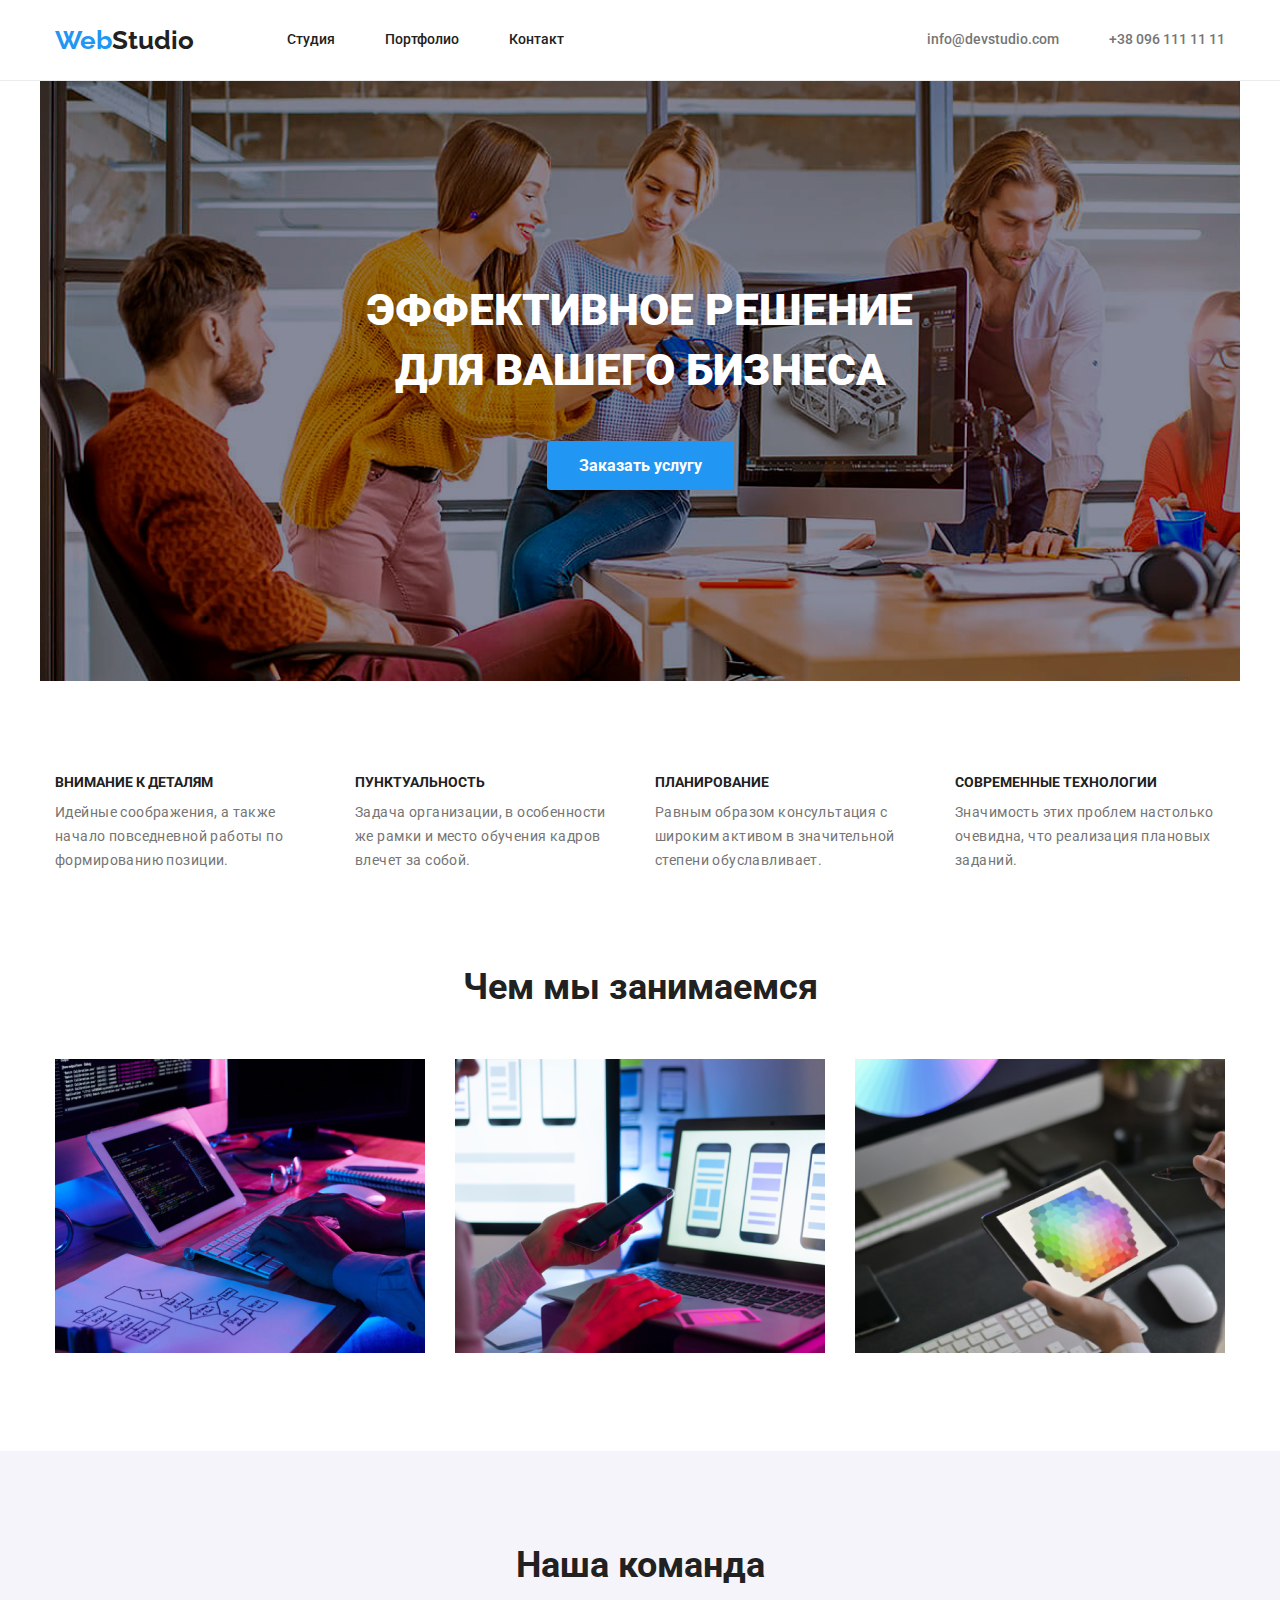
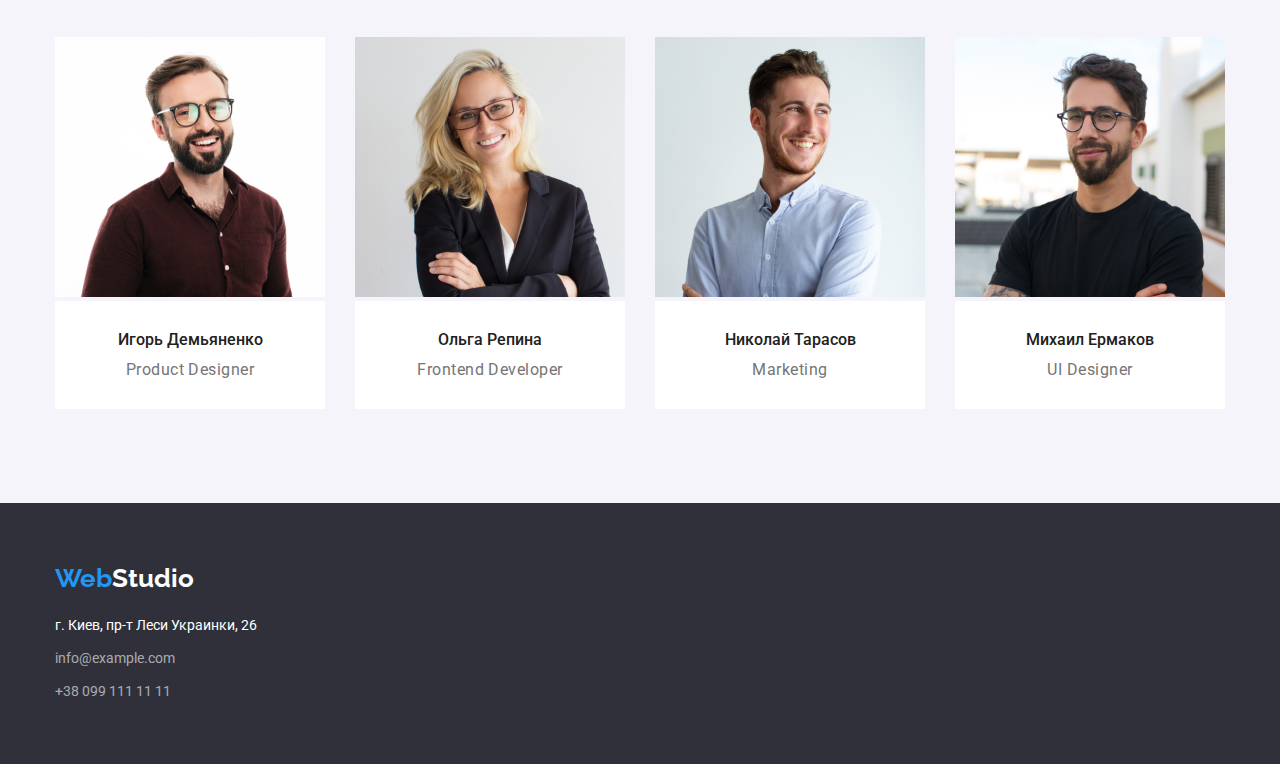
==== index.html @ 3ac959cc "Add files via upload" ====
<!DOCTYPE html>
<html lang="ru">

<head>
    <meta charset="UTF-8">
    <meta http-equiv="X-UA-Compatible" content="IE=edge">
    <meta name="viewport" content="width=device-width, initial-scale=1.0">
    <title>Document</title>
  
    <link rel="preconnect" href="https://fonts.googleapis.com">
    <link rel="preconnect" href="https://fonts.gstatic.com" crossorigin>
    <link
        href="https://fonts.googleapis.com/css2?family=Montserrat:wght@400;700&family=Raleway:wght@700&family=Roboto:wght@400;500;700;900&display=swap"
        rel="stylesheet">
        <link rel="stylesheet" href="./modern-normalize.css">
        <link rel="stylesheet" href="./css/style.css">
</head>

<body>
    <!--Шапка  -->
    <header>
            <div class="header container">
            <!-- <div class="main-nav"> -->
                <nav class="nav">
                    <!-- логотип -->
                    <a href="#" class="logo">
                        <span class="primery-logo">Web</span>Studio
                    </a>
                    <!-- список навигации -->
                    <ul class="nav-link">
                        <li class="nav-item"><a href="./index.html">Студия</a></li>
                        <li class="nav-item"><a href="./portfolio.html">Портфолио</a></li>
                        <li class="nav-item"><a href="">Контакт</a></li>
                </nav>
                <div class="auth-nav">
                    <a class="header-kontacts" href="info@devstudio.com">info@devstudio.com</a>
                    <a class="header-kontacts" href="+38-096-111-11-11">+38 096 111 11 11</a>
                </div>
            </div>
      
        
    </header>
<!-- главный заголовок Эффективные решения для вашего бизнеса-->
    <main>
        
    <section class="">
        <div class="container primery-section">
                <h1 class="main-heading">ЭФФЕКТИВНОЕ РЕШЕНИЕ<br> ДЛЯ ВАШЕГО БИЗНЕСА</h1>
                <button class="button-order-servise" type="button">Заказать услугу</button>
        </div> 
    </section>
        
    
    <!-- особенности -->
    <section class="section">
        <div class="container">
            <h2 class="list-heading">Особенности</h2>
            <ul class="list-link">
                <li class="list-item">
                    <h3 class="list-peculiarities">Внимание к деталям</h3>
                    <p class="list-peculiarities-text">Идейные соображения, а также начало повседневной работы по формированию
                        позиции.</p>
                </li>
                <li class="list-item">
                    <h3 class="list-peculiarities">Пунктуальность</h3>
                    <p class="list-peculiarities-text">Задача организации, в особенности же рамки и место обучения кадров влечет
                        за собой.</p>
                </li>
                <li class="list-item">
                    <h3 class="list-peculiarities">Планирование</h3>
                    <p class="list-peculiarities-text">Равным образом консультация с широким активом в значительной степени
                        обуславливает.</p>
                </li>
                <li class="list-item">
                    <h3 class="list-peculiarities">Современные технологии</h3>
                    <p class="list-peculiarities-text">Значимость этих проблем настолько очевидна, что реализация плановых
                        заданий.</p>
                </li>
            </ul>
        </div>
       
    </section>
    <!-- чем мы занимаемся -->
    <section class="section top">
        <div class="container">
            <h2 class="second-heading">Чем мы занимаемся</h2>
        <ul class="second-list">
            <li class="second-item"><img src="images/img.jpg" alt="компьютер" width="370"> </li>
            <li class="second-item"><img src="images/img.(1).jpg" alt="телефон" width="370"> </li>
            <li class="second-item"><img src="images/img.(2).jpg" alt="планшет" width="370"> </li>
        </ul>
    </div>
       
    
    </section >
    <!-- наша команда -->
  
    <section class="our-comand">
        <div class=" container">
            <h2 class="second-heading">Наша команда</h2>
            <ul class="comand">
                <li class="comand-name"> <img src="images/igor.jpg" alt="Игорь-Демьяненко" width="270">
                   <div class="comand-name-box">
                    <h3>Игорь Демьяненко</h3>
                    <p class="comand-position">Product Designer</p>
                   </div> 
                </li>
                <li class="comand-name"> <img src="images/olga.jpg" alt="Ольга-Репина" width="270">
                   <div class="comand-name-box">
                    <h3>Ольга Репина</h3>
                    <p class="comand-position">Frontend Developer</p>
                   </div> 
                </li>
                <li class="comand-name"> <img src="images/nikolai.jpg" alt="Николай-Тарасов" width="270">
                   <div class="comand-name-box">
                    <h3>Николай Тарасов</h3>
                    <p class="comand-position">Marketing</p>
                   </div> 
                </li>
                <li class="comand-name"> <img src="images/mihail.jpg" alt="Михаил-Ермаков" width="270">
                   <div class="comand-name-box">
                    <h3>Михаил Ермаков</h3>
                    <p class="comand-position">UI Designer</p>
                   </div> 
                </li>
            </ul>
        </div>
       
    </section>
    <!-- Постоянные клиенты -->
    <!-- <section>
        <h2 class="second-heading">Постоянные клиенты</h2>
    </section> -->
</main>


    
<!-- подвал -->
    <footer class="footer">
        
            <div class="container">
            <a href="#">
                <span class="logo-blue">Web</span><span class="logo-white">Studio </span>
            </a>
            <address class="addres">г. Киев, пр-т Леси Украинки, 26</address>
            <a class="footer-kontakts" href="info@example.com"> info@example.com</a>
            <a class="footer-kontakts" href="+38-099-111-11-11"> +38 099 111 11 11</a>
            <!-- <h2 class="join">присоединяйтесь</h2> -->
        
    </div>
     
       
    </footer>
</body>

</html>
---- css/style.css ----
/* основной цвет текста #757575 */
/* цвет заголовка #212121 */
/* цвет логотипа #2196F3 */
/* вторичный цвет #FFFFFF */
/* цвет фона #E5E5E5 */
/* цвет фона подвала #2F303A  */
/* цвет фона "Наша команда" #F5F4FA */

:root {
  --theme-color: #e5e5e5;
  --text-primery: #757575;
  --text-secondary: #212121;
  --fone-color: #2196f3;
}
*,
*::before,
*::after {
  box-sizing: border-box;
}
body {
  font-family: "Roboto";
  background-color: ffffff;
}
h1,
h2,
h3,
h4,
h5,
h6,
p,
ul,
li {
  margin: 0; /* нулевая граница */
  padding: 0; /* нулевые отступы */
  border: 0; /* больше всего для картинок в IE6 */
  outline: 0; /* точечная граница вокруг ссылок в Firefox */
  font-size: 100%;
  vertical-align: baseline;
  background: transparent;
}
button {
  padding: 0;
  border: none;
  font: inherit;
  color: inherit;
  background-color: transparent;
}
ul {
  list-style: none;
}
a {
  text-decoration: none;
  color: var(--text-secondary);
}
.container {
  width: 1200px;
  margin: 0 auto;
  padding: 0 15px;
  /* outline: 1px solid #212121; */
}
.normal {
  padding-top: 0px;
}
.section {
  padding-top: 94px;
  padding-bottom: 94px;
}
.top {
  padding-top: 0px;
}
header {
  border-bottom: 1px solid #ececec;
}
.header {
  background-color: #ffffff;

  height: 80px;
  display: flex;
  align-items: center;
}

.nav {
  display: flex;
  align-items: center;
}
/* логотип */
.logo {
  font-family: "Raleway";
  font-weight: bold;
  font-style: normal;
  font-size: 26px;
  line-height: 1.19;
  color: var(--text-secondary);
}

.primery-logo {
  font-family: "Raleway";
  font-weight: bold;
  font-style: normal;
  font-size: 26px;
  line-height: 1.19;
  color: var(--fone-color);
}
/* навигация */
.nav-link {
  margin-left: 93px;
  display: flex;
}
.nav-link .nav-item:not(:last-child) {
  margin-right: 50px;
}

.nav-link .nav-item {
  display: block;

  color: var(--text-secondary);
  font-weight: 500;
  font-style: normal;
  font-size: 14px;
  line-height: 1.14;
}
.nav-link .nav-item :hover,
.nav-link .nav-item :focus {
  color: var(--fone-color);
}
/* контакты */
.auth-nav {
  display: flex;
  margin-left: auto;
}

.header-kontacts:not(:last-child) {
  display: block;
  margin-right: 50px;
}
.header-kontacts {
  color: var(--text-primery);
  font-weight: 500;
  font-style: normal;
  font-size: 14px;
  line-height: 1.14;
}
.header-kontacts:hover,
.header-kontacts:focus {
  color: var(--fone-color);
}
/* главный заголовок Эффективные решения для вашего бизнеса */
.main-heading {
  text-align: center;
  /* padding-top: 200px; */

  font-weight: 900;
  font-style: normal;
  font-size: 44px;
  line-height: 1.36;
  color: #ffffff;
}
.primery-section {
  /* margin: 0 auto; */
  height: 600px;
  padding-top: 200px;

  background-color: rgba(47, 48, 58, 0.4);
  background-image: url(../images/background-img.png);
}
.button-order-servise {
  display: block;
  margin-left: auto;
  margin-right: auto;
  margin-top: 40px;
  padding: 10px 32px;
  border-radius: 4px;

  color: #ffffff;
  font-family: "roboto";
  font-weight: 700;
  background-color: var(--fone-color);
  font-style: normal;
  font-size: 16px;
  line-height: 1.85;
}
/* особености */
.list-heading {
  /* margin-top: 0px; */
  display: none;
}
.list-link {
  display: flex;
  /* margin-top: 94px; */
}

.list-link .list-item:not(:last-child) {
  margin-right: 30px;
}
.list-link .list-item {
  justify-content: center;
}
.list-peculiarities {
  text-transform: uppercase;
  color: var(--text-secondary);
  font-weight: 700;
  font-style: normal;
  font-size: 14px;
  line-height: 1.14;
}

.list-peculiarities-text {
  margin-top: 10px;
  width: 270px;
  color: var(--text-primery);
  font-weight: 400;
  font-style: normal;
  font-size: 14px;
  line-height: 1.71;
  letter-spacing: 0.03em;
}
/* чем мы занимаемся */
.second-heading {
  text-align: center;
  margin-bottom: 50px;

  color: var(--text-secondary);
  font-weight: 700;
  font-style: normal;
  font-size: 36px;
  line-height: 1.16;
}
.second-list {
  justify-content: center;
  display: flex;
  margin-top: 50px;
}
.second-item:not(:last-child) {
  justify-content: center;
  margin-right: 30px;
}
/* наша команда */
.comand {
  justify-content: center;
  display: flex;
  margin-left: -15px;
  margin-right: -15px;
}
.our-comand {
  padding-top: 94px;
  padding-bottom: 94px;
  background-color: #f5f4fa;
  margin: 0 auto;
}
.comand-name-box {
  padding-top: 30px;
  padding-bottom: 30px;
  text-align: center;
  background-color: #ffffff;
}
.comand > li > .comand-name-box > h3 {
  /* padding-top: 30px;
  text-align: center; */

  color: var(--text-secondary);
  font-weight: 500;
  font-style: normal;
  font-size: 16px;
  line-height: 1.18;
}
/* .comand > li > p {
  /* padding-top: 10px;
  text-align: center; */

/* font-weight: normal;
  font-size: 16px;
  line-height: 1, 18;
  text-align: center;
  letter-spacing: 0.03em;
} */
.comand-position {
  padding-top: 10px;

  color: var(--text-primery);
  font-style: normal;
  font-weight: normal;
  font-size: 16px;
  line-height: 19px;
  /* identical to box height */

  text-align: center;
  letter-spacing: 0.03em;
}
.comand .comand-name {
  justify-content: space-evenly;
}
.comand .comand-name:not(:last-child) {
  margin-right: 30px;
}

/* подвал */
.logo-blue {
  color: var(--fone-color);
  font-weight: 700;
  font-family: "Raleway";
  font-style: normal;
  font-size: 26px;
  line-height: 1.19;
}
.logo-white {
  color: #ffffff;
  font-family: "Raleway";
  font-weight: 700;
  font-style: normal;
  font-size: 26px;
  line-height: 1.19;
}
.footer {
  margin: 0px auto;
  display: flex;
  flex-direction: column;

  padding-top: 60px;
  padding-bottom: 60px;

  background-color: #2f303a;
}
.addres {
  margin-top: 20px;

  color: #ffffff;
  font-weight: 400;
  font-style: normal;
  font-size: 14px;
  line-height: 1.71;
}
.footer-kontakts {
  margin-top: 9px;
  display: block;

  color: rgba(255, 255, 255, 0.6);
  font-weight: 400;
  font-style: normal;
  font-size: 14px;
  line-height: 1.71;
}
/* .join {
  color: #ffffff;
  font-weight: 700;
  font-style: normal;
  font-size: 14px;
  line-height: 1.14;
} */

/* Портфолио */

.projekt-button-list {
  display: flex;
  justify-content: center;
  margin-bottom: 56px;
}
.projekt-button-list .projekt-button-item:not(:last-child) {
  margin-right: 8px;
}

.projekt-button-item {
  padding: 6px 22px;

  color: var(--text-secondary);
  font-weight: 500;
  font-family: "Roboto";
  background-color: #f5f4fa;
  border-radius: 4px;
  border: none;
  font-style: normal;
  font-size: 16px;
  line-height: 1.62;
}
.projekt-button-item:hover,
.projekt-button-item:focus {
  color: #ffffff;
  background-color: var(--fone-color);
}
.projekt {
  justify-content: center;
}
.projekt-box-list {
  display: flex;

  flex-wrap: wrap;
  margin-left: -30px;
  margin-top: -30px;
  padding: 0;
}
.projekt-box-item {
  flex-basis: calc((100% - 90px) / 3);
  margin-left: 30px;
  margin-top: 30px;
}
.projekt-box-list .projekt-box-img {
  display: block;
}
.prjekt-box-text {
  background: #ffffff;
  border: 1px solid #eeeeee;
  box-sizing: border-box;
  padding: 20px 24px;
}
.projekt-box-list h2 {
  /* text-align: center; */

  color: var(--text-secondary);
  font-weight: 700;
  font-style: normal;
  font-size: 18px;
  line-height: 2;
}
.projekt-box-list p {
  /* text-align: center; */

  color: var(--text-primery);
  font-weight: normal;
  font-style: normal;
  font-size: 16px;
  line-height: 1.87;
}
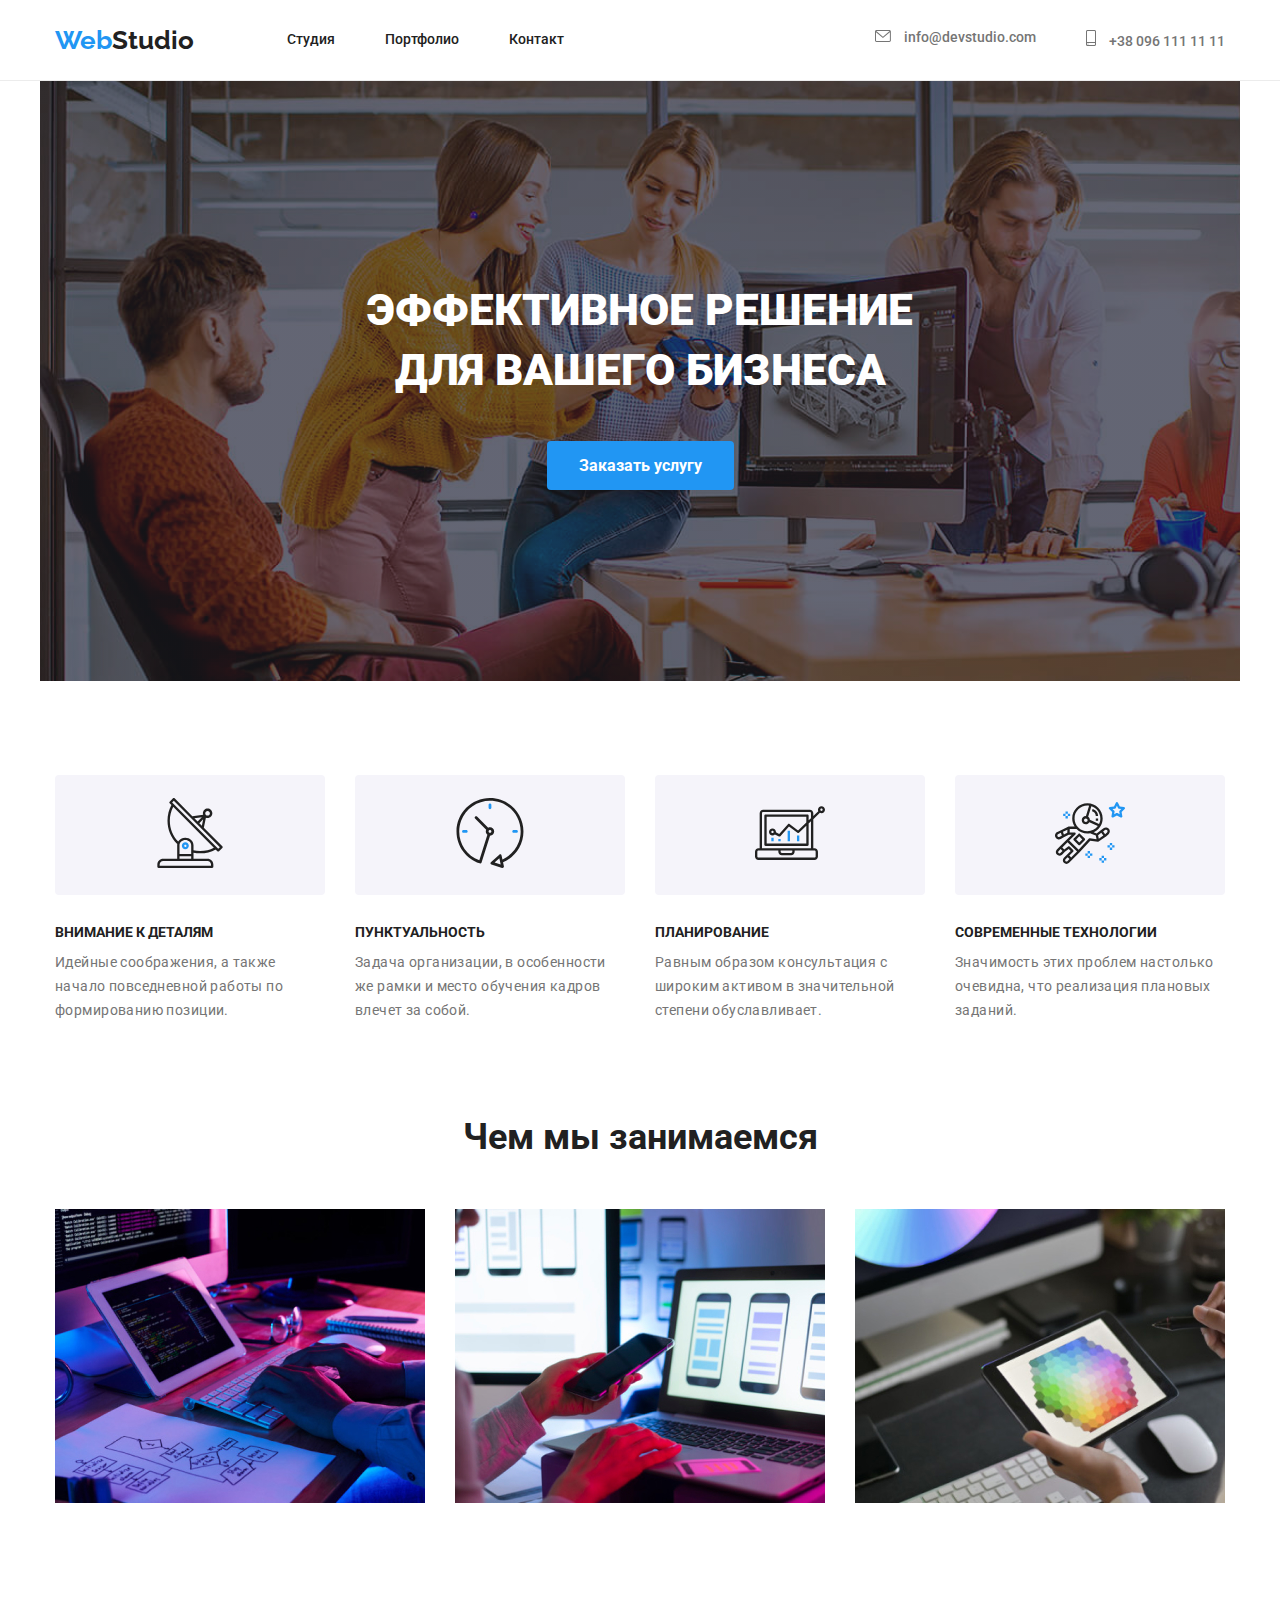
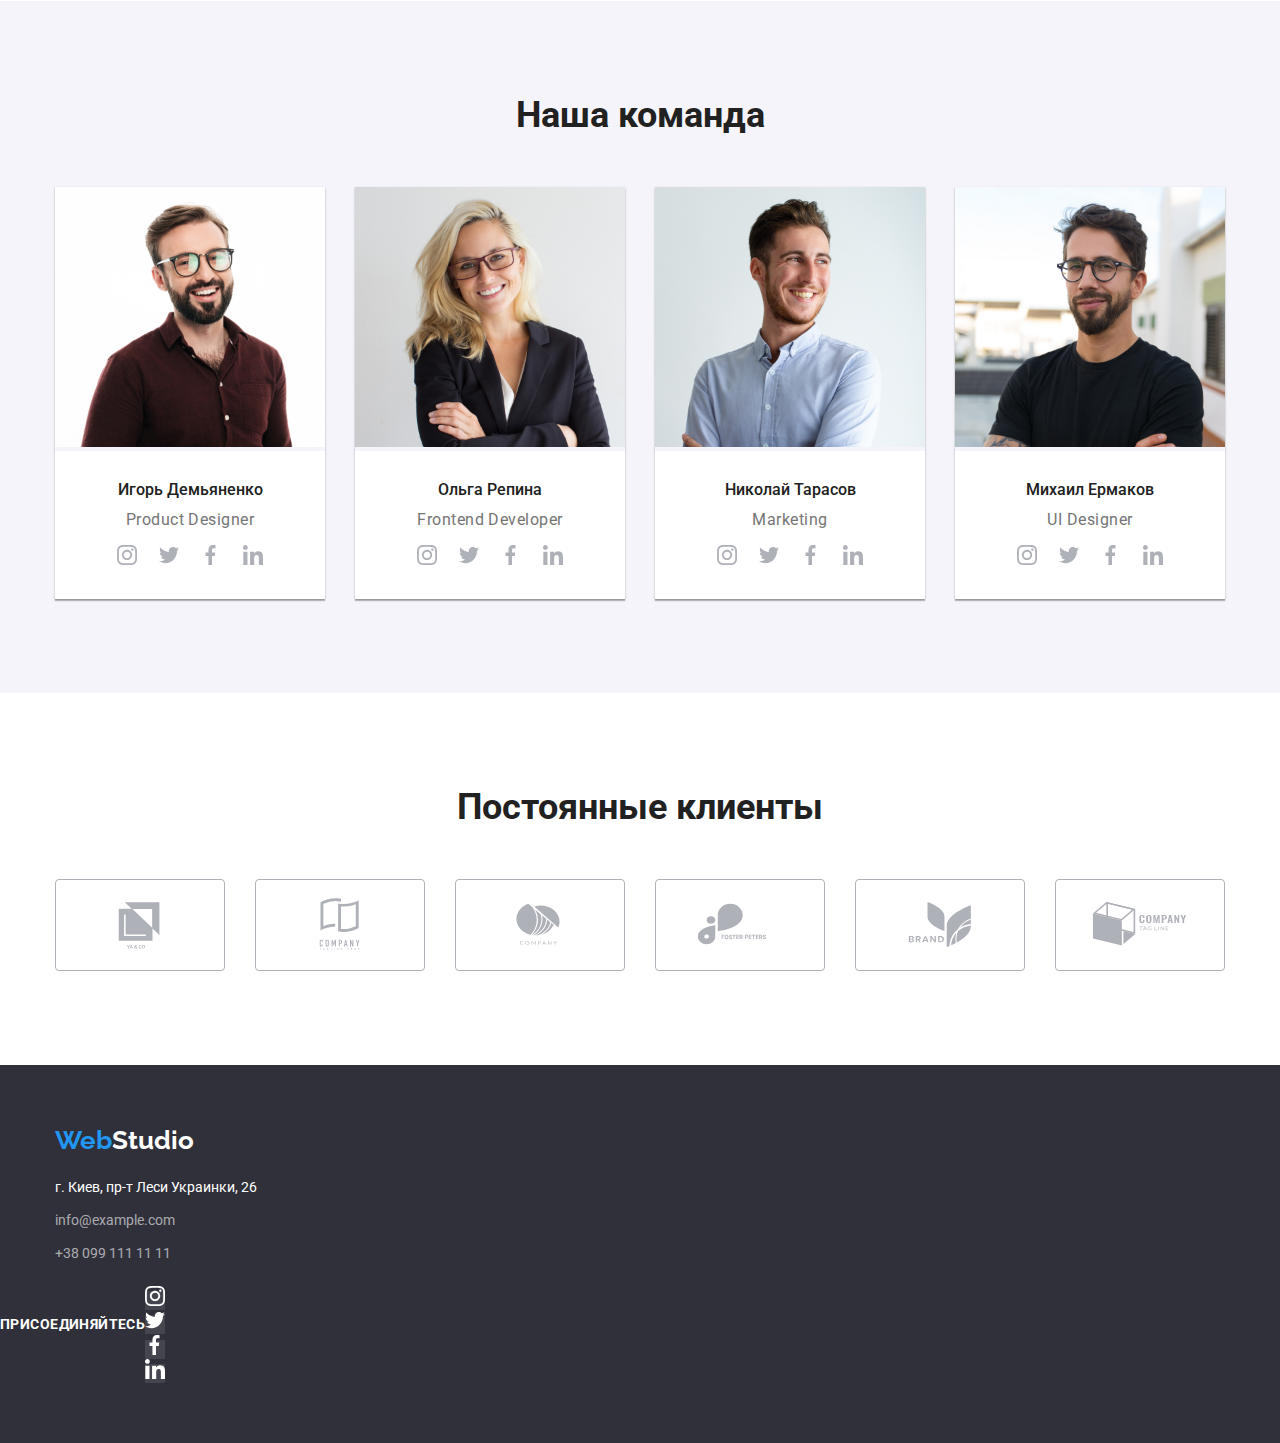
==== commit ba57c073: "Update index.html" ====
--- a/index.html
+++ b/index.html
@@ -33,8 +33,16 @@
                         <li class="nav-item"><a href="">Контакт</a></li>
                 </nav>
                 <div class="auth-nav">
-                    <a class="header-kontacts" href="info@devstudio.com">info@devstudio.com</a>
-                    <a class="header-kontacts" href="+38-096-111-11-11">+38 096 111 11 11</a>
+                    <a class="header-kontacts" href="info@devstudio.com">
+                        <svg width="16" height="12" class="header-kontacts-svg">
+                        <use href="images/icons.svg#icon-leter"></use>
+                    </svg>
+                        info@devstudio.com</a>
+                    <a class="header-kontacts" href="+38-096-111-11-11">
+                        <svg width="10" height="16" class="header-kontacts-svg">
+                        <use href="images/icons.svg#icon-smartphone"></use>
+                    </svg>
+                        +38 096 111 11 11</a>
                 </div>
             </div>
       
@@ -43,8 +51,8 @@
 <!-- главный заголовок Эффективные решения для вашего бизнеса-->
     <main>
         
-    <section class="">
-        <div class="container primery-section">
+    <section class="container primery-section">
+        <div class="">
                 <h1 class="main-heading">ЭФФЕКТИВНОЕ РЕШЕНИЕ<br> ДЛЯ ВАШЕГО БИЗНЕСА</h1>
                 <button class="button-order-servise" type="button">Заказать услугу</button>
         </div> 
@@ -55,6 +63,36 @@
     <section class="section">
         <div class="container">
             <h2 class="list-heading">Особенности</h2>
+            <ul class="list-link-svg">
+                <li class="list-item-svg">
+                   <div class="peculiarities">
+                    <svg width="70" height="70" class="peculiarities-svg">
+                        <use href="images/icons.svg#icon-antenna"></use>
+                    </svg>
+                   </div> 
+                </li>
+                <li class="list-item-svg">
+                    <div class="peculiarities">
+                        <svg width="70" height="70" class="peculiarities-svg">
+                            <use href="images/icons.svg#icon-clock"></use>
+                        </svg>
+                    </div>
+                </li>
+                <li class="list-item-svg">
+                    <div class="peculiarities">
+                        <svg width="70" height="70" class="peculiarities-svg">
+                            <use href="images/icons.svg#icon-diagram"></use>
+                        </svg>
+                    </div>
+                </li>
+                <li class="list-item-svg">
+                    <div >
+                        <svg width="70" height="70" class="peculiarities-svg">
+                            <use class="peculiarities" href="images/icons.svg#icon-astronaut"></use>
+                        </svg>
+                    </div>
+                </li>
+            </ul>
             <ul class="list-link">
                 <li class="list-item">
                     <h3 class="list-peculiarities">Внимание к деталям</h3>
@@ -103,34 +141,218 @@
                    <div class="comand-name-box">
                     <h3>Игорь Демьяненко</h3>
                     <p class="comand-position">Product Designer</p>
+                    <ul class="social-link">
+                        <li class="social-item"> <a class="social-network" href="#">
+                                <svg width="20" height="20" class="">
+                                    <use class="" href="images/icons.svg#icon-instagram"></use>
+                                </svg>
+                            </a>
+                    
+                        </li>
+                        <li class="social-item"> <a class="social-network" href="#">
+                                <svg width="20" height="20" class="">
+                                    <use class="" href="images/icons.svg#icon-twitter"></use>
+                                </svg>
+                            </a>
+                    
+                        </li>
+                        <li class="social-item"> <a class="social-network" href="#">
+                                <svg width="20" height="20" class="">
+                                    <use class="" href="images/icons.svg#icon-facebook"></use>
+                                </svg>
+                            </a>
+                    
+                        </li>
+                        <li class="social-item"> <a class="social-network" href="#">
+                                <svg width="20" height="20" class="">
+                                    <use class="" href="images/icons.svg#icon-linkedin"></use>
+                                </svg>
+                            </a>
+                    
+                        </li>
+                    </ul>
                    </div> 
                 </li>
                 <li class="comand-name"> <img src="images/olga.jpg" alt="Ольга-Репина" width="270">
                    <div class="comand-name-box">
                     <h3>Ольга Репина</h3>
                     <p class="comand-position">Frontend Developer</p>
+                    <ul class="social-link">
+                        <li class="social-item"> 
+                            <a class="social-network" href="#">
+                                <svg width="20" height="20" class="">
+                                    <use class="" href="images/icons.svg#icon-instagram"></use>
+                                </svg>
+                            </a>
+                    
+                        </li>
+                        <li class="social-item"> 
+                            <a class="social-network" href="#">
+                                <svg width="20" height="20" class="">
+                                    <use class="" href="images/icons.svg#icon-twitter"></use>
+                                </svg>
+                            </a>
+                    
+                        </li>
+                        <li class="social-item"> 
+                            <a class="social-network" href="#">
+                                <svg width="20" height="20" class="">
+                                    <use class="" href="images/icons.svg#icon-facebook"></use>
+                                </svg>
+                            </a>
+                    
+                        </li>
+                        <li class="social-item"> 
+                            <a class="social-network" href="#">
+                                <svg width="20" height="20" class="">
+                                    <use class="" href="images/icons.svg#icon-linkedin"></use>
+                                </svg>
+                            </a>
+                    
+                        </li>
+                    </ul>
                    </div> 
                 </li>
                 <li class="comand-name"> <img src="images/nikolai.jpg" alt="Николай-Тарасов" width="270">
                    <div class="comand-name-box">
                     <h3>Николай Тарасов</h3>
                     <p class="comand-position">Marketing</p>
+                <ul class="social-link">
+                    <li class="social-item"> 
+                        <a class="social-network" href="#">
+                            <svg width="20" height="20" class="">
+                                <use class="" href="images/icons.svg#icon-instagram"></use>
+                            </svg>
+                        </a>
+                
+                    </li>
+                    <li class="social-item"> 
+                        <a class="social-network" href="#">
+                            <svg width="20" height="20" class="">
+                                <use class="" href="images/icons.svg#icon-twitter"></use>
+                            </svg>
+                        </a>
+                
+                    </li>
+                    <li class="social-item"> 
+                        <a class="social-network" href="#">
+                            <svg width="20" height="20" class="">
+                                <use class="" href="images/icons.svg#icon-facebook"></use>
+                            </svg>
+                        </a>
+                
+                    </li>
+                    <li class="social-item"> 
+                        <a class="social-network" href="#">
+                            <svg width="20" height="20" class="">
+                                <use class="" href="images/icons.svg#icon-linkedin"></use>
+                            </svg>
+                        </a>
+                
+                    </li>
+                </ul>
                    </div> 
                 </li>
                 <li class="comand-name"> <img src="images/mihail.jpg" alt="Михаил-Ермаков" width="270">
                    <div class="comand-name-box">
                     <h3>Михаил Ермаков</h3>
                     <p class="comand-position">UI Designer</p>
+                    <ul class="social-link">
+                        <li class="social-item"> 
+                            <a class="social-network" href="#">
+                            <svg width="20
+                            " height="20
+                            " class="">
+                                <use class="" href="images/icons.svg#icon-instagram"></use>
+                            </svg>
+                        </a>
+                             
+                        </li>
+                        <li class="social-item"> 
+                            <a class="social-network" href="#">
+                            <svg width="20
+                            " height="20
+                            " class="">
+                                <use class="" href="images/icons.svg#icon-twitter"></use>
+                            </svg>
+                        </a>
+                             
+                        </li>
+                        <li class="social-item"> 
+                            <a class="social-network" href="#">
+                            <svg width="20
+                            " height="20
+                            " class="">
+                                <use class="" href="images/icons.svg#icon-facebook"></use>
+                            </svg>
+                        </a>
+                             
+                        </li>
+                        <li class="social-item"> 
+                            <a class="social-network" href="#">
+                            <svg width="20
+                            " height="20
+                            " class="">
+                                <use class="" href="images/icons.svg#icon-linkedin"></use>
+                            </svg>
+                        </a>
+                             
+                        </li>
+                    </ul>
                    </div> 
                 </li>
             </ul>
         </div>
        
     </section>
-    <!-- Постоянные клиенты -->
-    <!-- <section>
+<!-- Постоянные клиенты -->
+     <section class="section">
         <h2 class="second-heading">Постоянные клиенты</h2>
-    </section> -->
+        <ul class="client-list ">
+            <li class="client-item">
+                <a class="client-network" href="#">
+                     <svg width="106" height="60" class="peculiarities-svg">
+                            <use href="images/icons.svg#icon-yaco"></use>
+                        </svg>
+                </a>
+            </li>
+            <li class="client-item">
+                <a class="client-network" href="#">
+                     <svg width="106" height="60" class="peculiarities-svg">
+                            <use href="images/icons.svg#icon-tag-line-here"></use>
+                        </svg>
+                </a>
+            </li>
+            <li class="client-item">
+                <a class="client-network" href="#">
+                     <svg width="106" height="60" class="peculiarities-svg">
+                            <use href="images/icons.svg#icon-company"></use>
+                        </svg>
+                </a>
+            </li>
+            <li class="client-item">
+                <a class="client-network" href="#">
+                     <svg width="106" height="60" class="peculiarities-svg">
+                            <use href="images/icons.svg#icon-foster-peters"></use>
+                        </svg>
+                </a>
+            </li>
+            <li class="client-item">
+                <a class="client-network" href="#">
+                     <svg width="106" height="60" class="peculiarities-svg">
+                            <use href="images/icons.svg#icon-brand"></use>
+                        </svg>
+                </a>
+            </li>
+            <li class="client-item">
+                <a class="client-network" href="#">
+                     <svg width="106" height="60" class="peculiarities-svg">
+                            <use href="images/icons.svg#icon-tag-line"></use>
+                        </svg>
+                </a>
+            </li>
+        </ul>
+    </section>
 </main>
 
 
@@ -138,19 +360,54 @@
 <!-- подвал -->
     <footer class="footer">
         
-            <div class="container">
+        <div class="container">
             <a href="#">
                 <span class="logo-blue">Web</span><span class="logo-white">Studio </span>
             </a>
             <address class="addres">г. Киев, пр-т Леси Украинки, 26</address>
             <a class="footer-kontakts" href="info@example.com"> info@example.com</a>
             <a class="footer-kontakts" href="+38-099-111-11-11"> +38 099 111 11 11</a>
-            <!-- <h2 class="join">присоединяйтесь</h2> -->
+            
+        </div>
         
-    </div>
-     
-       
+        <div class="join">
+            <h2 class="join-heading">присоединяйтесь</h2>
+            <ul class="join-social-link">
+                <li class="join-social-item">
+                    <a class="join-social-network" href="#">
+                        <svg width="20" height="20" class="">
+                            <use class="" href="images/icons.svg#icon-instagram"></use>
+                        </svg>
+                    </a>
+            
+                </li>
+                <li class="join-social-item">
+                    <a class="join-social-network" href="#">
+                        <svg width="20" height="20" class="">
+                            <use class="" href="images/icons.svg#icon-twitter"></use>
+                        </svg>
+                    </a>
+            
+                </li>
+                <li class="join-social-item">
+                    <a class="join-social-network" href="#">
+                        <svg width="20" height="20" class="">
+                            <use class="" href="images/icons.svg#icon-facebook"></use>
+                        </svg>
+                    </a>
+            
+                </li>
+                <li class="join-social-item">
+                    <a class="join-social-network" href="#">
+                        <svg width="20" height="20" class="">
+                            <use class="" href="images/icons.svg#icon-linkedin"></use>
+                        </svg>
+                    </a>
+            
+                </li>
+            </ul>
+        </div>  
     </footer>
 </body>
 
-</html>+</html> --- a/css/style.css
+++ b/css/style.css
@@ -140,6 +140,14 @@
   font-size: 14px;
   line-height: 1.14;
 }
+.header-kontacts-svg {
+  margin-right: 10px;
+  fill: #757575;
+}
+.header-kontacts-svg:hover {
+  fill: var(--fone-color);
+}
+
 .header-kontacts:hover,
 .header-kontacts:focus {
   color: var(--fone-color);
@@ -147,7 +155,6 @@
 /* главный заголовок Эффективные решения для вашего бизнеса */
 .main-heading {
   text-align: center;
-  /* padding-top: 200px; */
 
   font-weight: 900;
   font-style: normal;
@@ -156,12 +163,16 @@
   color: #ffffff;
 }
 .primery-section {
-  /* margin: 0 auto; */
   height: 600px;
   padding-top: 200px;
 
-  background-color: rgba(47, 48, 58, 0.4);
-  background-image: url(../images/background-img.png);
+  background-image: linear-gradient(
+      to right,
+      rgba(47, 48, 58, 0.4),
+      rgba(47, 48, 58, 0.4)
+    ),
+    url(../images/background-img.png);
+  background-color: #c4c4c4;
 }
 .button-order-servise {
   display: block;
@@ -181,12 +192,32 @@
 }
 /* особености */
 .list-heading {
-  /* margin-top: 0px; */
   display: none;
 }
+.list-link-svg {
+  display: flex;
+}
+.list-link-svg .list-item-svg:not(:last-child) {
+  margin-right: 30px;
+}
+.list-item-svg {
+  display: flex;
+  justify-content: center;
+  align-items: center;
+  width: 270px;
+  height: 120px;
+  margin-bottom: 30px;
+
+  background-color: #f5f4fa;
+  border-radius: 4px;
+}
+/* .peculiarities {
+}
+.peculiarities-svg {
+} */
+
 .list-link {
   display: flex;
-  /* margin-top: 94px; */
 }
 
 .list-link .list-item:not(:last-child) {
@@ -241,6 +272,10 @@
   margin-left: -15px;
   margin-right: -15px;
 }
+.comand-name {
+  box-shadow: 0px 1px 3px rgba(0, 0, 0, 0.12), 0px 1px 1px rgba(0, 0, 0, 0.14),
+    0px 2px 1px rgba(0, 0, 0, 0.2);
+}
 .our-comand {
   padding-top: 94px;
   padding-bottom: 94px;
@@ -263,16 +298,7 @@
   font-size: 16px;
   line-height: 1.18;
 }
-/* .comand > li > p {
-  /* padding-top: 10px;
-  text-align: center; */
-
-/* font-weight: normal;
-  font-size: 16px;
-  line-height: 1, 18;
-  text-align: center;
-  letter-spacing: 0.03em;
-} */
+
 .comand-position {
   padding-top: 10px;
 
@@ -292,7 +318,50 @@
 .comand .comand-name:not(:last-child) {
   margin-right: 30px;
 }
-
+.social-link {
+  display: flex;
+  justify-content: center;
+  margin-top: 16px;
+}
+.social-item {
+  fill: #afb1b8;
+}
+.social-item:focus,
+.social-item:hover {
+  fill: var(--fone-color);
+}
+.social-item:not(:last-child) {
+  margin-right: 22px;
+}
+.social-network {
+  width: 44px;
+  height: 44px;
+}
+/* Постояные клиенты */
+.client-list {
+  display: flex;
+  justify-content: center;
+  align-content: center;
+}
+.client-list > .client-item:not(:last-child) {
+  margin-right: 30px;
+}
+.client-network {
+  width: 170px;
+  height: 92px;
+  display: flex;
+  justify-content: center;
+  align-items: center;
+
+  border: 1px solid #afb1b8;
+  box-sizing: border-box;
+  border-radius: 4px;
+  fill: #afb1b8;
+}
+.client-network:focus,
+.client-network:hover {
+  fill: var(--fone-color);
+}
 /* подвал */
 .logo-blue {
   color: var(--fone-color);
@@ -339,13 +408,32 @@
   font-size: 14px;
   line-height: 1.71;
 }
-/* .join {
+.join {
+  display: flex;
+  align-items: center;
+}
+.join-heading {
+  font-weight: bold;
+  font-size: 14px;
+  line-height: 1.14px;
+  letter-spacing: 0.03em;
+  text-transform: uppercase;
   color: #ffffff;
-  font-weight: 700;
-  font-style: normal;
-  font-size: 14px;
-  line-height: 1.14;
-} */
+}
+.join-social-link {
+  margin-top: 20px;
+}
+.join-social-network {
+  width: 44px;
+  height: 44px;
+
+  fill: #ffffff;
+  background: rgba(255, 255, 255, 0.1);
+}
+.join-social-item:not(:last-child) {
+  margin-right: 10px;
+}
+/* } 
 
 /* Портфолио */
 
@@ -392,6 +480,11 @@
   margin-left: 30px;
   margin-top: 30px;
 }
+.projekt-box-item:hover,
+.projekt-box-item:focus {
+  box-shadow: 0px 1px 1px rgba(0, 0, 0, 0.12), 0px 4px 4px rgba(0, 0, 0, 0.06),
+    1px 4px 6px rgba(0, 0, 0, 0.16);
+}
 .projekt-box-list .projekt-box-img {
   display: block;
 }
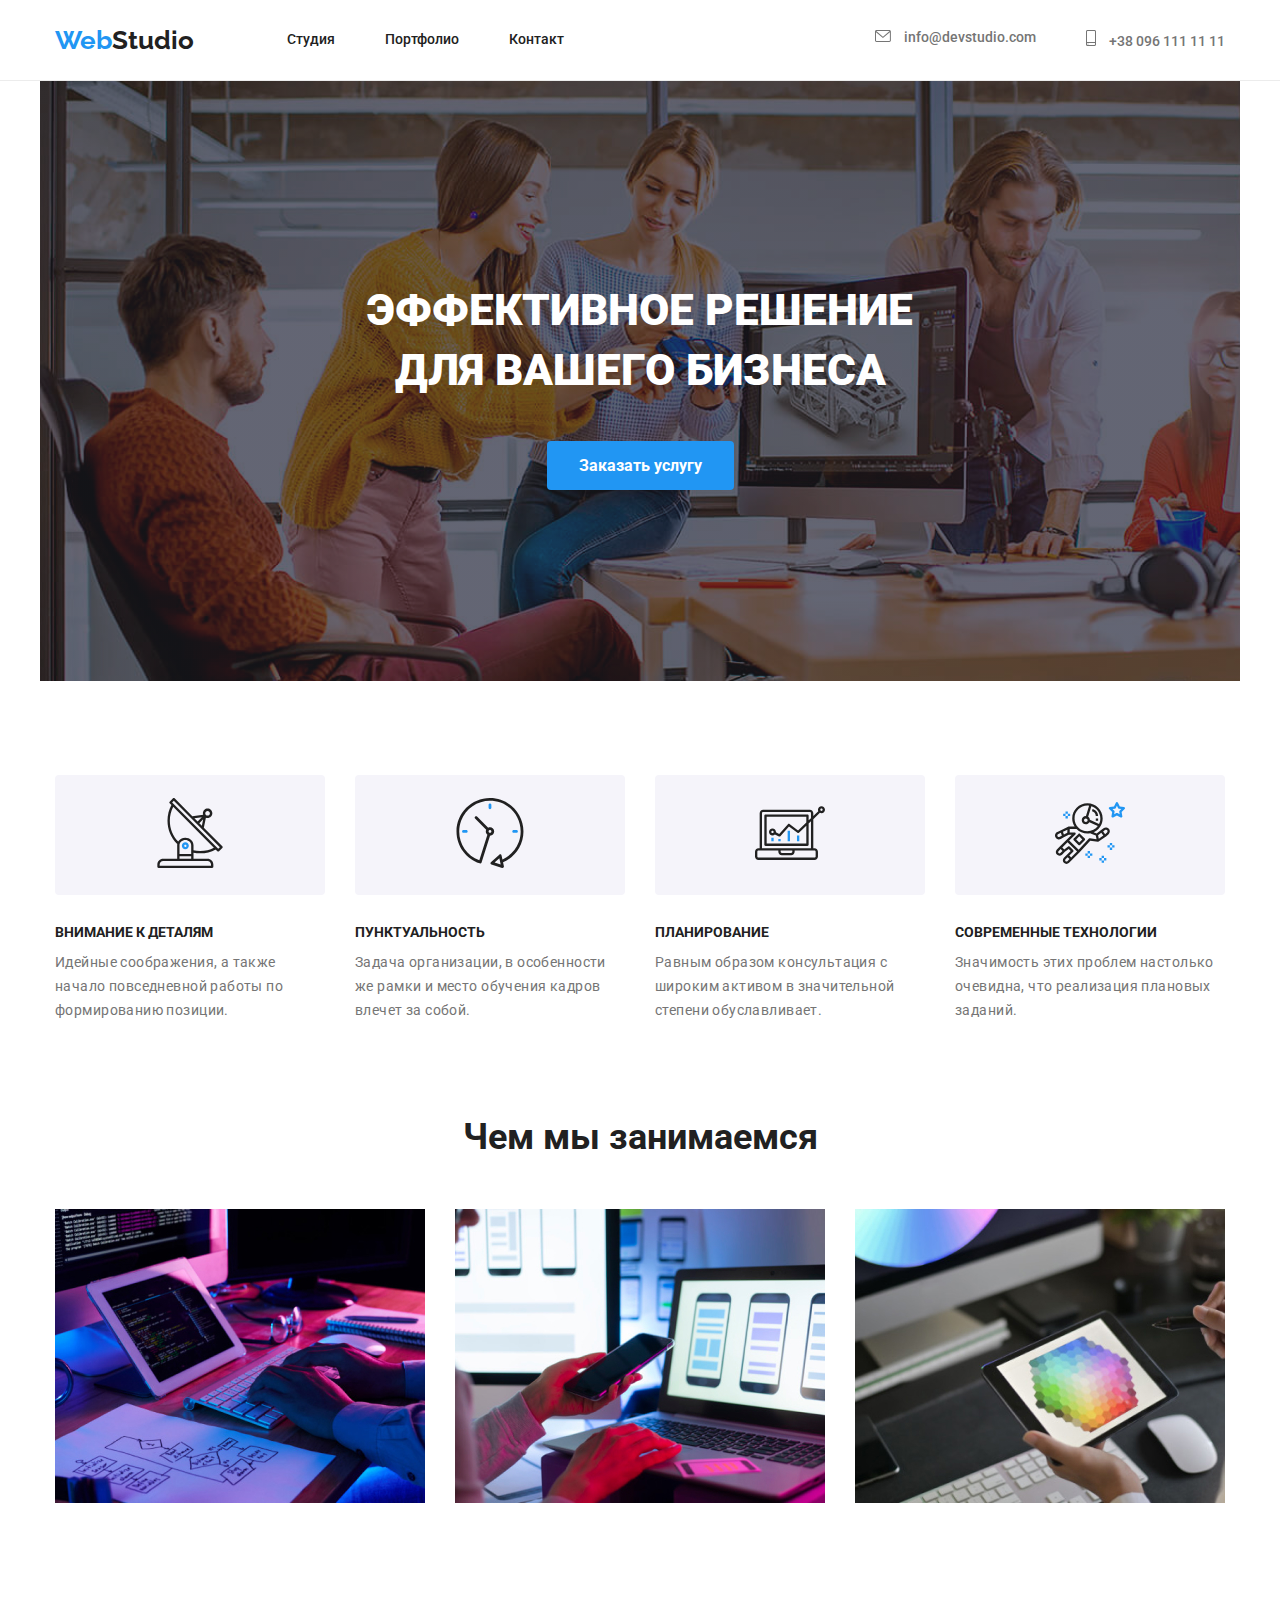
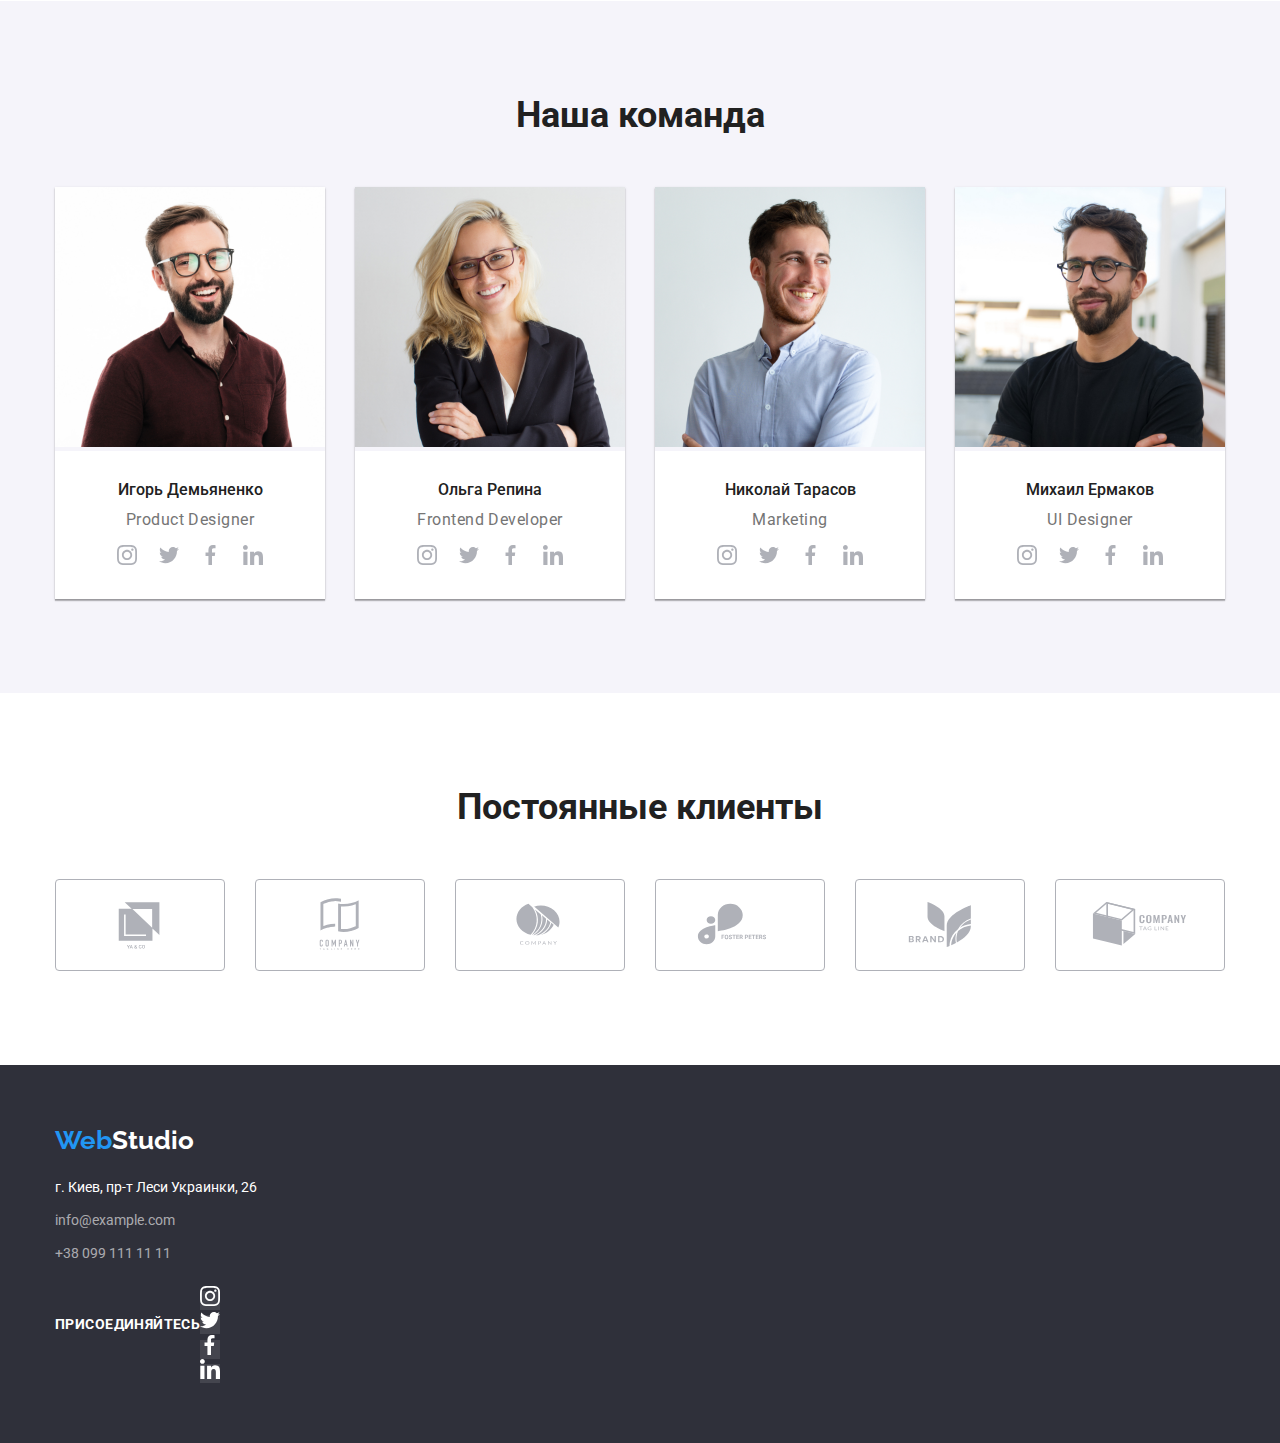
==== commit 387f81b4: "Update index.html" ====
--- a/index.html
+++ b/index.html
@@ -360,7 +360,7 @@
 <!-- подвал -->
     <footer class="footer">
         
-        <div class="container">
+        <div class="footer-addres container">
             <a href="#">
                 <span class="logo-blue">Web</span><span class="logo-white">Studio </span>
             </a>
@@ -370,7 +370,7 @@
             
         </div>
         
-        <div class="join">
+        <div class="join container">
             <h2 class="join-heading">присоединяйтесь</h2>
             <ul class="join-social-link">
                 <li class="join-social-item">
--- a/css/style.css
+++ b/css/style.css
@@ -360,6 +360,7 @@
 }
 .client-network:focus,
 .client-network:hover {
+  border: 1px solid var(--fone-color);
   fill: var(--fone-color);
 }
 /* подвал */
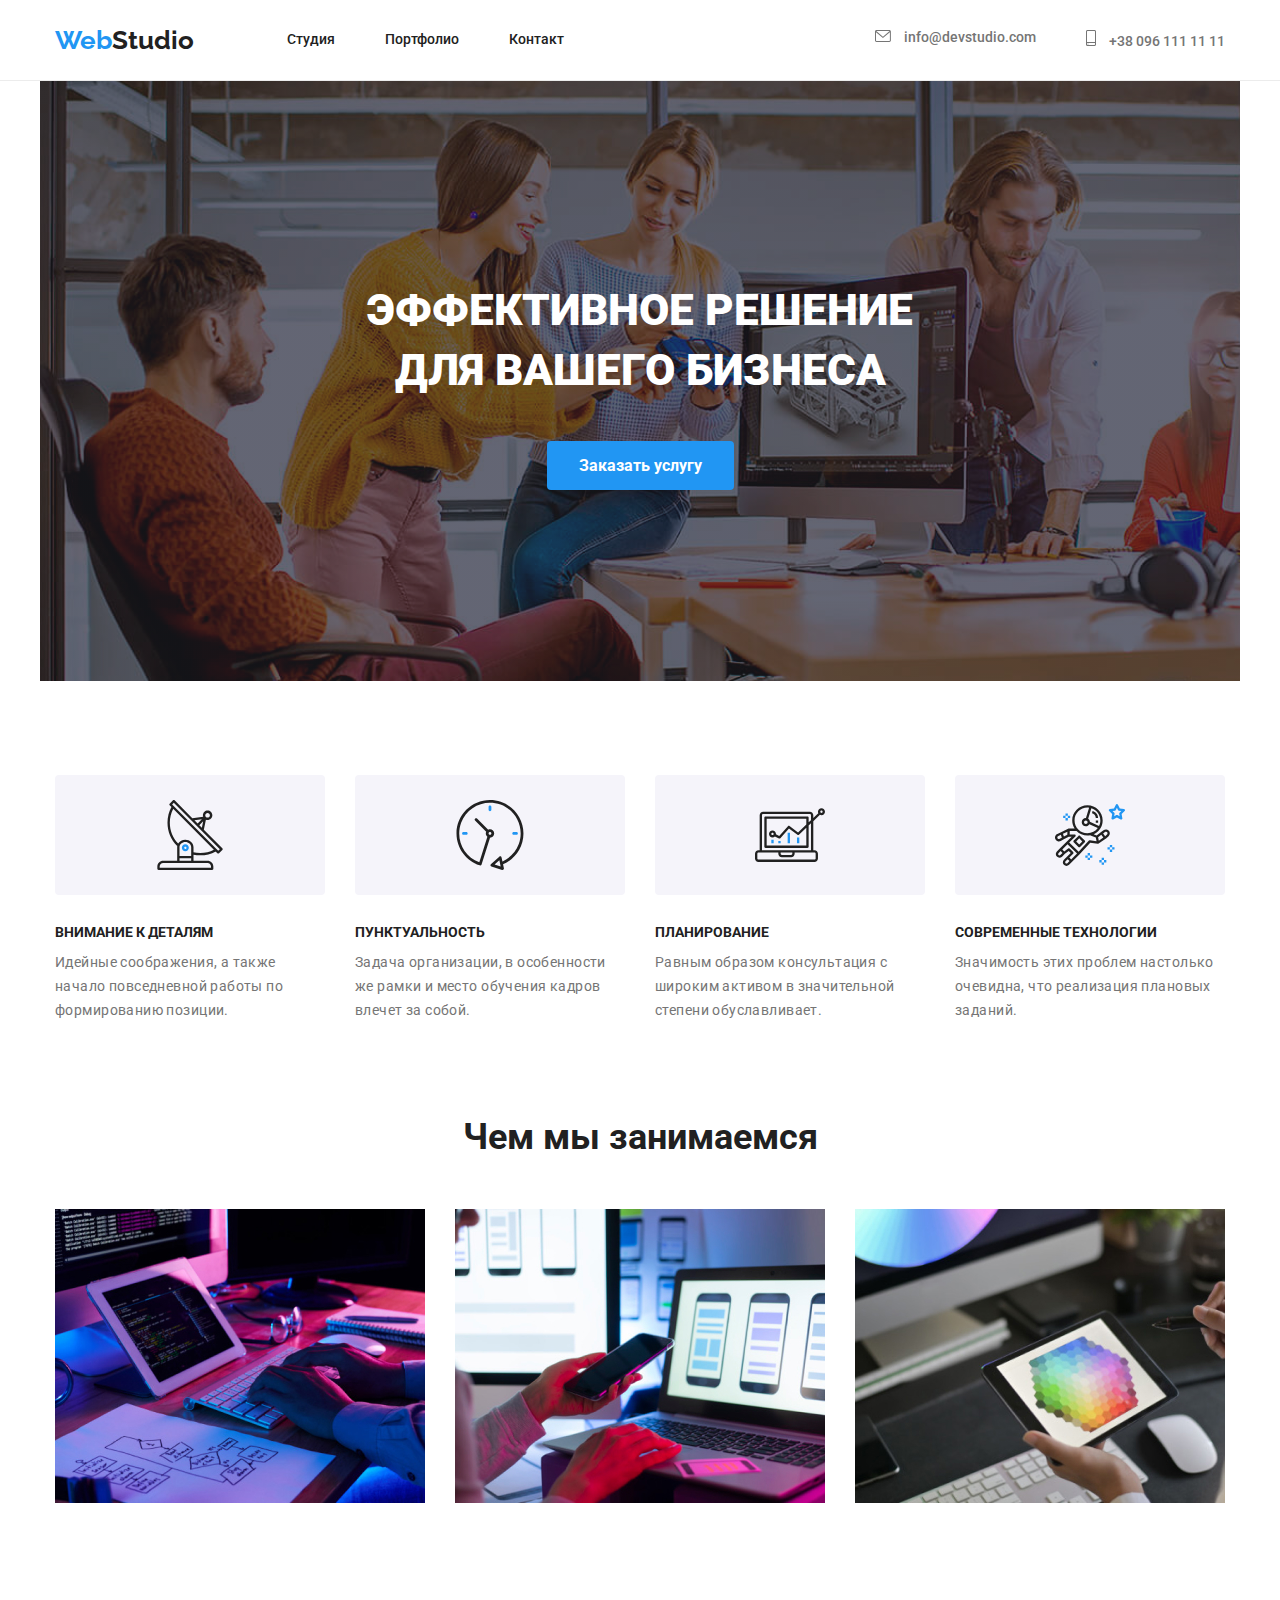
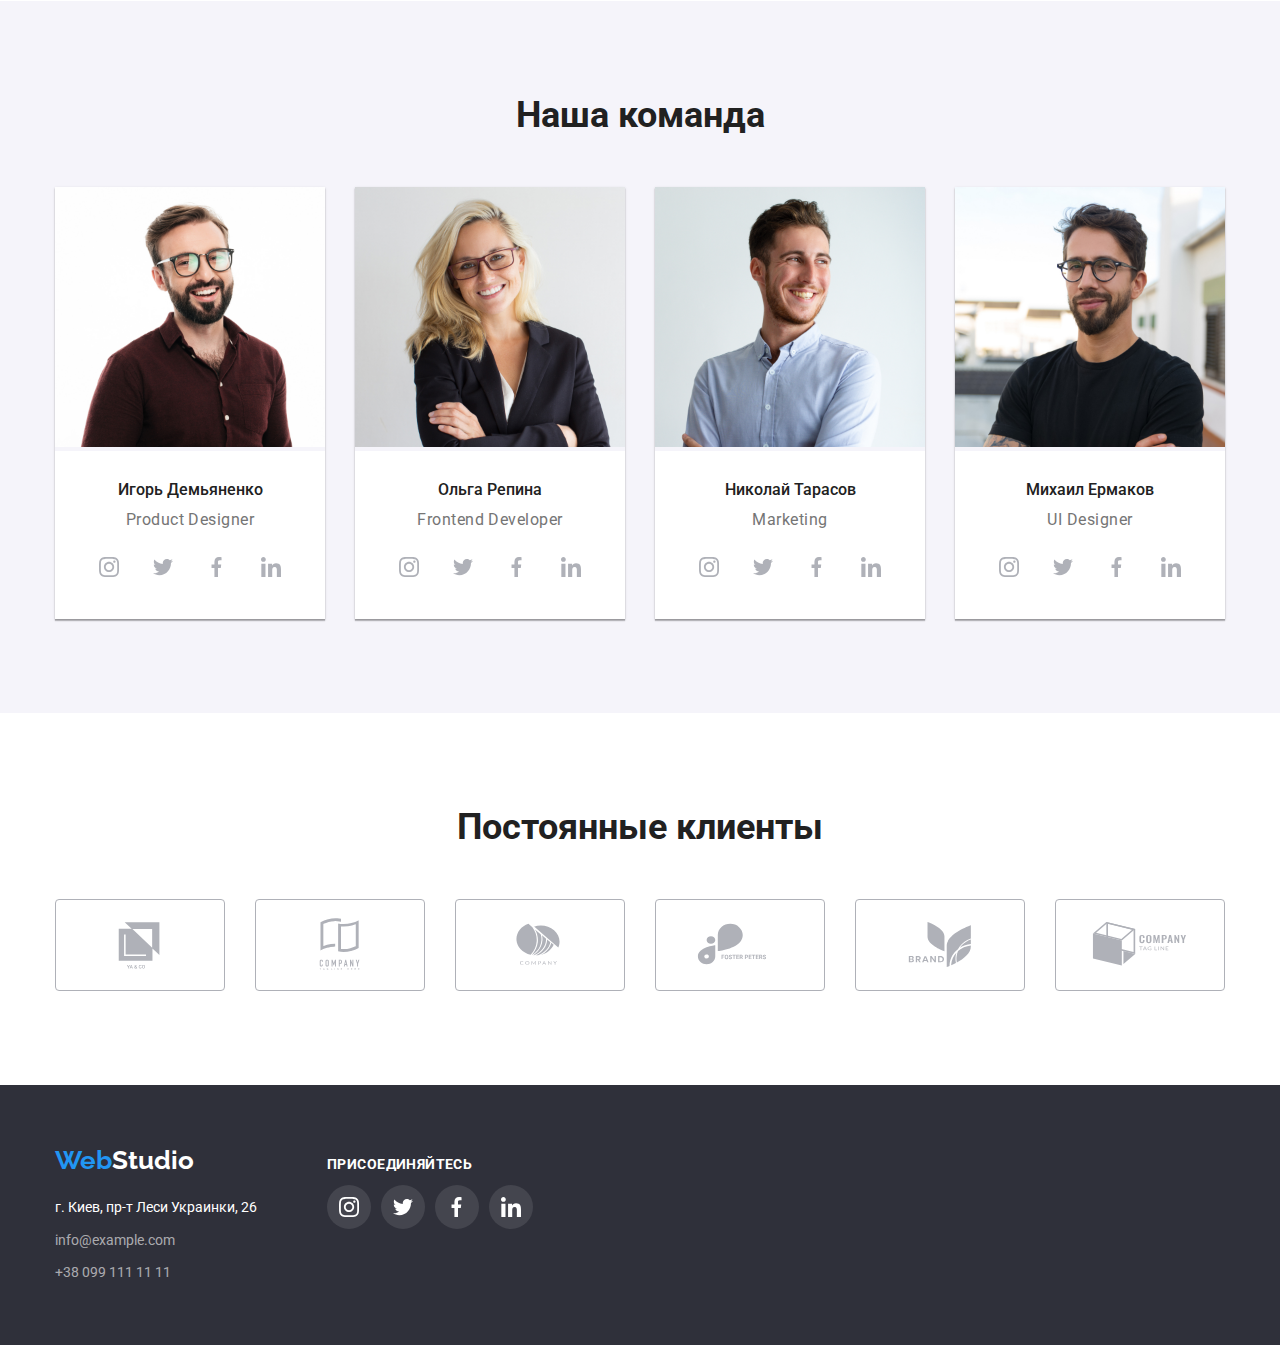
==== commit 9859d80c: "Update index.html" ====
--- a/index.html
+++ b/index.html
@@ -51,8 +51,8 @@
 <!-- главный заголовок Эффективные решения для вашего бизнеса-->
     <main>
         
-    <section class="container primery-section">
-        <div class="">
+    <section class="">
+        <div class="container primery-section">
                 <h1 class="main-heading">ЭФФЕКТИВНОЕ РЕШЕНИЕ<br> ДЛЯ ВАШЕГО БИЗНЕСА</h1>
                 <button class="button-order-servise" type="button">Заказать услугу</button>
         </div> 
@@ -63,56 +63,62 @@
     <section class="section">
         <div class="container">
             <h2 class="list-heading">Особенности</h2>
-            <ul class="list-link-svg">
-                <li class="list-item-svg">
-                   <div class="peculiarities">
-                    <svg width="70" height="70" class="peculiarities-svg">
-                        <use href="images/icons.svg#icon-antenna"></use>
-                    </svg>
-                   </div> 
-                </li>
-                <li class="list-item-svg">
-                    <div class="peculiarities">
-                        <svg width="70" height="70" class="peculiarities-svg">
-                            <use href="images/icons.svg#icon-clock"></use>
-                        </svg>
-                    </div>
-                </li>
-                <li class="list-item-svg">
-                    <div class="peculiarities">
-                        <svg width="70" height="70" class="peculiarities-svg">
-                            <use href="images/icons.svg#icon-diagram"></use>
-                        </svg>
-                    </div>
-                </li>
-                <li class="list-item-svg">
-                    <div >
-                        <svg width="70" height="70" class="peculiarities-svg">
-                            <use class="peculiarities" href="images/icons.svg#icon-astronaut"></use>
-                        </svg>
-                    </div>
-                </li>
-            </ul>
             <ul class="list-link">
                 <li class="list-item">
-                    <h3 class="list-peculiarities">Внимание к деталям</h3>
-                    <p class="list-peculiarities-text">Идейные соображения, а также начало повседневной работы по формированию
-                        позиции.</p>
+                    <div class="peculiarities">
+                        <div class="peculiarities-svg">
+                            <svg width="70" height="70" >
+                                <use href="images/icons.svg#icon-antenna"></use>
+                            </svg>
+                        </div>
+                        
+                        <h3 class="list-peculiarities">Внимание к деталям</h3>
+                        <p class="list-peculiarities-text">Идейные соображения, а также начало повседневной работы по формированию
+                            позиции.</p>
+                    </div>
+                   
                 </li>
                 <li class="list-item">
-                    <h3 class="list-peculiarities">Пунктуальность</h3>
-                    <p class="list-peculiarities-text">Задача организации, в особенности же рамки и место обучения кадров влечет
-                        за собой.</p>
+                    <div class="peculiarities">
+                        <div class="peculiarities-svg">
+                            <svg width="70" height="70" >
+                                <use href="images/icons.svg#icon-clock"></use>
+                            </svg>
+                        </div>
+                        
+                        <h3 class="list-peculiarities">Пунктуальность</h3>
+                        <p class="list-peculiarities-text">Задача организации, в особенности же рамки и место обучения кадров влечет
+                            за собой.</p>
+                    </div>
+                    
                 </li>
                 <li class="list-item">
-                    <h3 class="list-peculiarities">Планирование</h3>
-                    <p class="list-peculiarities-text">Равным образом консультация с широким активом в значительной степени
-                        обуславливает.</p>
+                    <div class="peculiarities">
+                        <div  class="peculiarities-svg">
+                            <svg width="70" height="70">
+                                <use href="images/icons.svg#icon-diagram"></use>
+                            </svg>
+                        </div>
+                        
+                        <h3 class="list-peculiarities">Планирование</h3>
+                        <p class="list-peculiarities-text">Равным образом консультация с широким активом в значительной степени
+                            обуславливает.</p>
+                    </div>
+                    
                 </li>
                 <li class="list-item">
-                    <h3 class="list-peculiarities">Современные технологии</h3>
-                    <p class="list-peculiarities-text">Значимость этих проблем настолько очевидна, что реализация плановых
-                        заданий.</p>
+                    <div class="peculiarities">
+                        <div  class="peculiarities-svg">
+                            <svg width="70" height="70">
+                                <use class="peculiarities" href="images/icons.svg#icon-astronaut"></use>
+                            </svg>
+                        </div>
+                        
+                        <h3 class="list-peculiarities">Современные технологии</h3>
+                        <p class="list-peculiarities-text">Значимость этих проблем настолько очевидна, что реализация плановых
+                            заданий.</p>
+                    </div>
+                    
                 </li>
             </ul>
         </div>
@@ -311,42 +317,42 @@
         <ul class="client-list ">
             <li class="client-item">
                 <a class="client-network" href="#">
-                     <svg width="106" height="60" class="peculiarities-svg">
+                     <svg width="106" height="60">
                             <use href="images/icons.svg#icon-yaco"></use>
                         </svg>
                 </a>
             </li>
             <li class="client-item">
                 <a class="client-network" href="#">
-                     <svg width="106" height="60" class="peculiarities-svg">
+                     <svg width="106" height="60">
                             <use href="images/icons.svg#icon-tag-line-here"></use>
                         </svg>
                 </a>
             </li>
             <li class="client-item">
                 <a class="client-network" href="#">
-                     <svg width="106" height="60" class="peculiarities-svg">
+                     <svg width="106" height="60">
                             <use href="images/icons.svg#icon-company"></use>
                         </svg>
                 </a>
             </li>
             <li class="client-item">
                 <a class="client-network" href="#">
-                     <svg width="106" height="60" class="peculiarities-svg">
+                     <svg width="106" height="60">
                             <use href="images/icons.svg#icon-foster-peters"></use>
                         </svg>
                 </a>
             </li>
             <li class="client-item">
                 <a class="client-network" href="#">
-                     <svg width="106" height="60" class="peculiarities-svg">
+                     <svg width="106" height="60">
                             <use href="images/icons.svg#icon-brand"></use>
                         </svg>
                 </a>
             </li>
             <li class="client-item">
                 <a class="client-network" href="#">
-                     <svg width="106" height="60" class="peculiarities-svg">
+                     <svg width="106" height="60">
                             <use href="images/icons.svg#icon-tag-line"></use>
                         </svg>
                 </a>
@@ -360,53 +366,57 @@
 <!-- подвал -->
     <footer class="footer">
         
-        <div class="footer-addres container">
-            <a href="#">
-                <span class="logo-blue">Web</span><span class="logo-white">Studio </span>
-            </a>
-            <address class="addres">г. Киев, пр-т Леси Украинки, 26</address>
-            <a class="footer-kontakts" href="info@example.com"> info@example.com</a>
-            <a class="footer-kontakts" href="+38-099-111-11-11"> +38 099 111 11 11</a>
-            
+        <div class="footer-box container">
+            <div class="footer-addres">
+                <a href="#">
+                    <span class="logo-blue">Web</span><span class="logo-white">Studio </span>
+                </a>
+                <address class="addres">г. Киев, пр-т Леси Украинки, 26</address>
+                <a class="footer-kontakts" href="info@example.com"> info@example.com</a>
+                <a class="footer-kontakts" href="+38-099-111-11-11"> +38 099 111 11 11</a>
+            </div>
+            
+            
+            <div class="join">
+                <h2 class="join-heading">присоединяйтесь</h2>
+                <ul class="join-social-link">
+                    <li class="join-social-item">
+                        <a class="join-social-network" href="#">
+                            <svg width="20" height="20" class="">
+                                <use class="" href="images/icons.svg#icon-instagram"></use>
+                            </svg>
+                        </a>
+            
+                    </li>
+                    <li class="join-social-item">
+                        <a class="join-social-network" href="#">
+                            <svg width="20" height="20" class="">
+                                <use class="" href="images/icons.svg#icon-twitter"></use>
+                            </svg>
+                        </a>
+            
+                    </li>
+                    <li class="join-social-item">
+                        <a class="join-social-network" href="#">
+                            <svg width="20" height="20" class="">
+                                <use class="" href="images/icons.svg#icon-facebook"></use>
+                            </svg>
+                        </a>
+            
+                    </li>
+                    <li class="join-social-item">
+                        <a class="join-social-network" href="#">
+                            <svg width="20" height="20" class="">
+                                <use class="" href="images/icons.svg#icon-linkedin"></use>
+                            </svg>
+                        </a>
+            
+                    </li>
+                </ul>
+            </div>
         </div>
         
-        <div class="join container">
-            <h2 class="join-heading">присоединяйтесь</h2>
-            <ul class="join-social-link">
-                <li class="join-social-item">
-                    <a class="join-social-network" href="#">
-                        <svg width="20" height="20" class="">
-                            <use class="" href="images/icons.svg#icon-instagram"></use>
-                        </svg>
-                    </a>
-            
-                </li>
-                <li class="join-social-item">
-                    <a class="join-social-network" href="#">
-                        <svg width="20" height="20" class="">
-                            <use class="" href="images/icons.svg#icon-twitter"></use>
-                        </svg>
-                    </a>
-            
-                </li>
-                <li class="join-social-item">
-                    <a class="join-social-network" href="#">
-                        <svg width="20" height="20" class="">
-                            <use class="" href="images/icons.svg#icon-facebook"></use>
-                        </svg>
-                    </a>
-            
-                </li>
-                <li class="join-social-item">
-                    <a class="join-social-network" href="#">
-                        <svg width="20" height="20" class="">
-                            <use class="" href="images/icons.svg#icon-linkedin"></use>
-                        </svg>
-                    </a>
-            
-                </li>
-            </ul>
-        </div>  
+       
     </footer>
 </body>
 
--- a/css/style.css
+++ b/css/style.css
@@ -144,10 +144,16 @@
   margin-right: 10px;
   fill: #757575;
 }
-.header-kontacts-svg:hover {
+
+/* .header-kontacts-svg:hover,
+.header-kontacts-svg:focus {
   fill: var(--fone-color);
-}
-
+} */
+
+.header-kontacts:hover .header-kontacts-svg,
+.header-kontacts:focus .header-kontacts-svg {
+  fill: var(--fone-color);
+}
 .header-kontacts:hover,
 .header-kontacts:focus {
   color: var(--fone-color);
@@ -194,13 +200,17 @@
 .list-heading {
   display: none;
 }
-.list-link-svg {
-  display: flex;
-}
-.list-link-svg .list-item-svg:not(:last-child) {
+.list-link {
+  display: flex;
+  justify-content: center;
+}
+/* .list-link-svg {
+  display: flex;
+} */
+/* .list-link-svg .list-item-svg:not(:last-child) {
   margin-right: 30px;
-}
-.list-item-svg {
+} */
+/* .list-item-svg {
   display: flex;
   justify-content: center;
   align-items: center;
@@ -210,22 +220,49 @@
 
   background-color: #f5f4fa;
   border-radius: 4px;
-}
-/* .peculiarities {
-}
+} */
 .peculiarities-svg {
+  display: flex;
+  justify-content: center;
+  align-items: center;
+  width: 270px;
+  height: 120px;
+  margin-bottom: 30px;
+  background-color: #f5f4fa;
+  border-radius: 4px;
+}
+/* .social-link {
+  display: flex;
+  justify-content: center;
+  margin-top: 16px;
+}
+.social-item {
+  background-color: red;
+}
+.social-network:focus,
+.social-network:hover {
+  background-color: var(--fone-color);
+  fill: #ffffff;
+}
+.social-item:not(:last-child) {
+  margin-right: 10px;
+}
+.social-network {
+  width: 44px;
+  height: 44px;
+  display: flex;
+  justify-content: center;
+  align-items: center;
+  background-color: #ffffff;
+  border-radius: 50%;
+
+  fill: #afb1b8;
 } */
-
-.list-link {
-  display: flex;
-}
 
 .list-link .list-item:not(:last-child) {
   margin-right: 30px;
 }
-.list-link .list-item {
-  justify-content: center;
-}
+
 .list-peculiarities {
   text-transform: uppercase;
   color: var(--text-secondary);
@@ -324,18 +361,26 @@
   margin-top: 16px;
 }
 .social-item {
-  fill: #afb1b8;
-}
-.social-item:focus,
-.social-item:hover {
-  fill: var(--fone-color);
+  background-color: #ffffff;
+}
+.social-network:focus,
+.social-network:hover {
+  background-color: var(--fone-color);
+  fill: #ffffff;
 }
 .social-item:not(:last-child) {
-  margin-right: 22px;
+  margin-right: 10px;
 }
 .social-network {
   width: 44px;
   height: 44px;
+  display: flex;
+  justify-content: center;
+  align-items: center;
+  background-color: #ffffff;
+  border-radius: 50%;
+
+  fill: #afb1b8;
 }
 /* Постояные клиенты */
 .client-list {
@@ -383,12 +428,17 @@
 .footer {
   margin: 0px auto;
   display: flex;
-  flex-direction: column;
-
   padding-top: 60px;
   padding-bottom: 60px;
 
   background-color: #2f303a;
+}
+.footer-box {
+  display: flex;
+  align-items: baseline;
+}
+
+.footer-addres {
 }
 .addres {
   margin-top: 20px;
@@ -410,10 +460,10 @@
   line-height: 1.71;
 }
 .join {
-  display: flex;
-  align-items: center;
+  margin-left: 70px;
 }
 .join-heading {
+  margin-bottom: 20px;
   font-weight: bold;
   font-size: 14px;
   line-height: 1.14px;
@@ -422,14 +472,22 @@
   color: #ffffff;
 }
 .join-social-link {
-  margin-top: 20px;
+  display: flex;
 }
 .join-social-network {
   width: 44px;
   height: 44px;
-
+  display: flex;
+  justify-content: center;
+  align-items: center;
+  border-radius: 50%;
   fill: #ffffff;
   background: rgba(255, 255, 255, 0.1);
+}
+.join-social-network:focus,
+.join-social-network:hover {
+  background-color: var(--fone-color);
+  fill: #ffffff;
 }
 .join-social-item:not(:last-child) {
   margin-right: 10px;
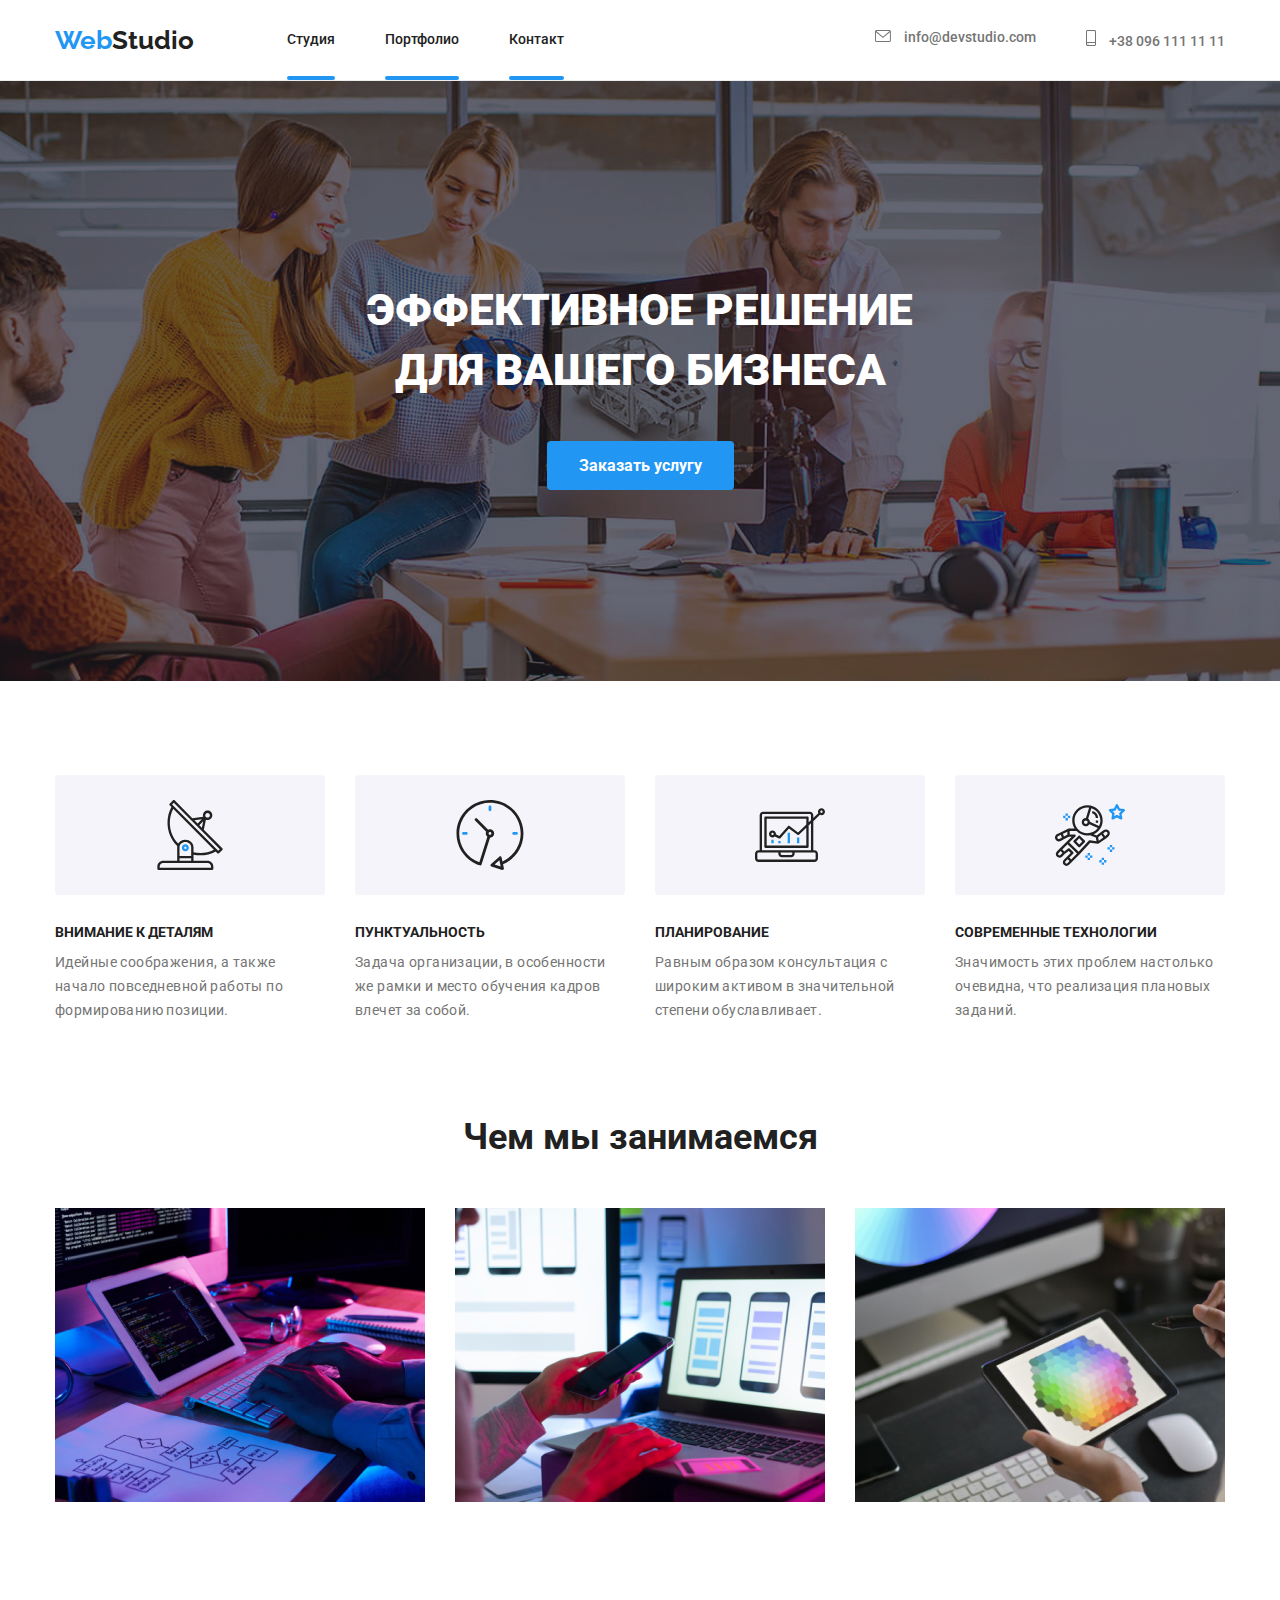
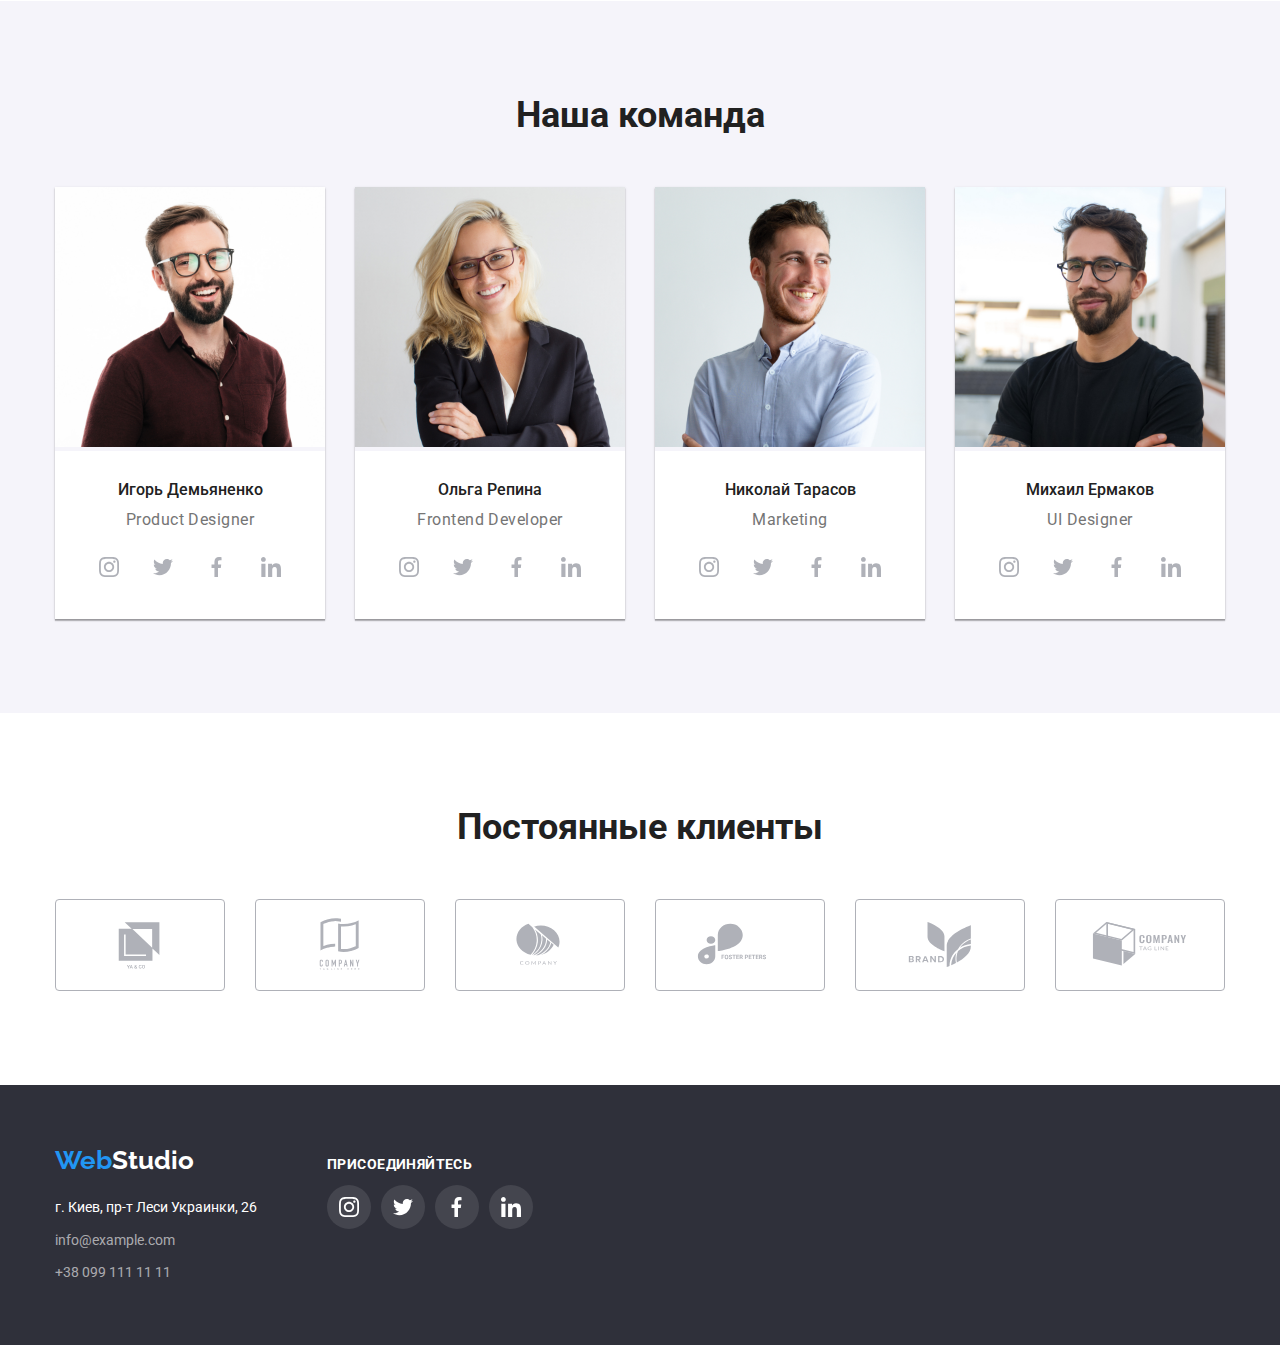
==== commit 312cb52c: "Update index.html" ====
--- a/index.html
+++ b/index.html
@@ -28,9 +28,9 @@
                     </a>
                     <!-- список навигации -->
                     <ul class="nav-link">
-                        <li class="nav-item"><a href="./index.html">Студия</a></li>
-                        <li class="nav-item"><a href="./portfolio.html">Портфолио</a></li>
-                        <li class="nav-item"><a href="">Контакт</a></li>
+                        <li class="nav-item"><a class="nav-network" href="./index.html">Студия</a></li>
+                        <li class="nav-item"><a class="nav-network" href="./portfolio.html">Портфолио</a></li>
+                        <li class="nav-item"><a class="nav-network" href="">Контакт</a></li>
                 </nav>
                 <div class="auth-nav">
                     <a class="header-kontacts" href="info@devstudio.com">
@@ -51,7 +51,7 @@
 <!-- главный заголовок Эффективные решения для вашего бизнеса-->
     <main>
         
-    <section class="">
+    <section class="hero">
         <div class="container primery-section">
                 <h1 class="main-heading">ЭФФЕКТИВНОЕ РЕШЕНИЕ<br> ДЛЯ ВАШЕГО БИЗНЕСА</h1>
                 <button class="button-order-servise" type="button">Заказать услугу</button>
--- a/css/style.css
+++ b/css/style.css
@@ -74,7 +74,6 @@
 .header {
   background-color: #ffffff;
 
-  height: 80px;
   display: flex;
   align-items: center;
 }
@@ -110,8 +109,8 @@
   margin-right: 50px;
 }
 
-.nav-link .nav-item {
-  display: block;
+.nav-item {
+  display: flex;
 
   color: var(--text-secondary);
   font-weight: 500;
@@ -123,6 +122,24 @@
 .nav-link .nav-item :focus {
   color: var(--fone-color);
 }
+.nav-network {
+  display: block;
+  position: relative;
+  padding-top: 32px;
+  padding-bottom: 32px;
+  align-items: center;
+}
+.nav-network::after {
+  position: absolute;
+  left: 0;
+  bottom: 0;
+  content: " ";
+  display: block;
+  border-radius: 2px;
+  width: 100%;
+  height: 4px;
+  background-color: var(--fone-color);
+}
 /* контакты */
 .auth-nav {
   display: flex;
@@ -133,7 +150,12 @@
   display: block;
   margin-right: 50px;
 }
+
+.nav-item {
+  align-items: center;
+}
 .header-kontacts {
+  align-items: center;
   color: var(--text-primery);
   font-weight: 500;
   font-style: normal;
@@ -168,10 +190,9 @@
   line-height: 1.36;
   color: #ffffff;
 }
-.primery-section {
+.hero {
   height: 600px;
   padding-top: 200px;
-
   background-image: linear-gradient(
       to right,
       rgba(47, 48, 58, 0.4),
@@ -179,6 +200,10 @@
     ),
     url(../images/background-img.png);
   background-color: #c4c4c4;
+  background-repeat: no-repeat;
+  background-position: center;
+}
+.primery-section {
 }
 .button-order-servise {
   display: block;
@@ -438,8 +463,8 @@
   align-items: baseline;
 }
 
-.footer-addres {
-}
+/* .footer-addres {
+} */
 .addres {
   margin-top: 20px;
 
